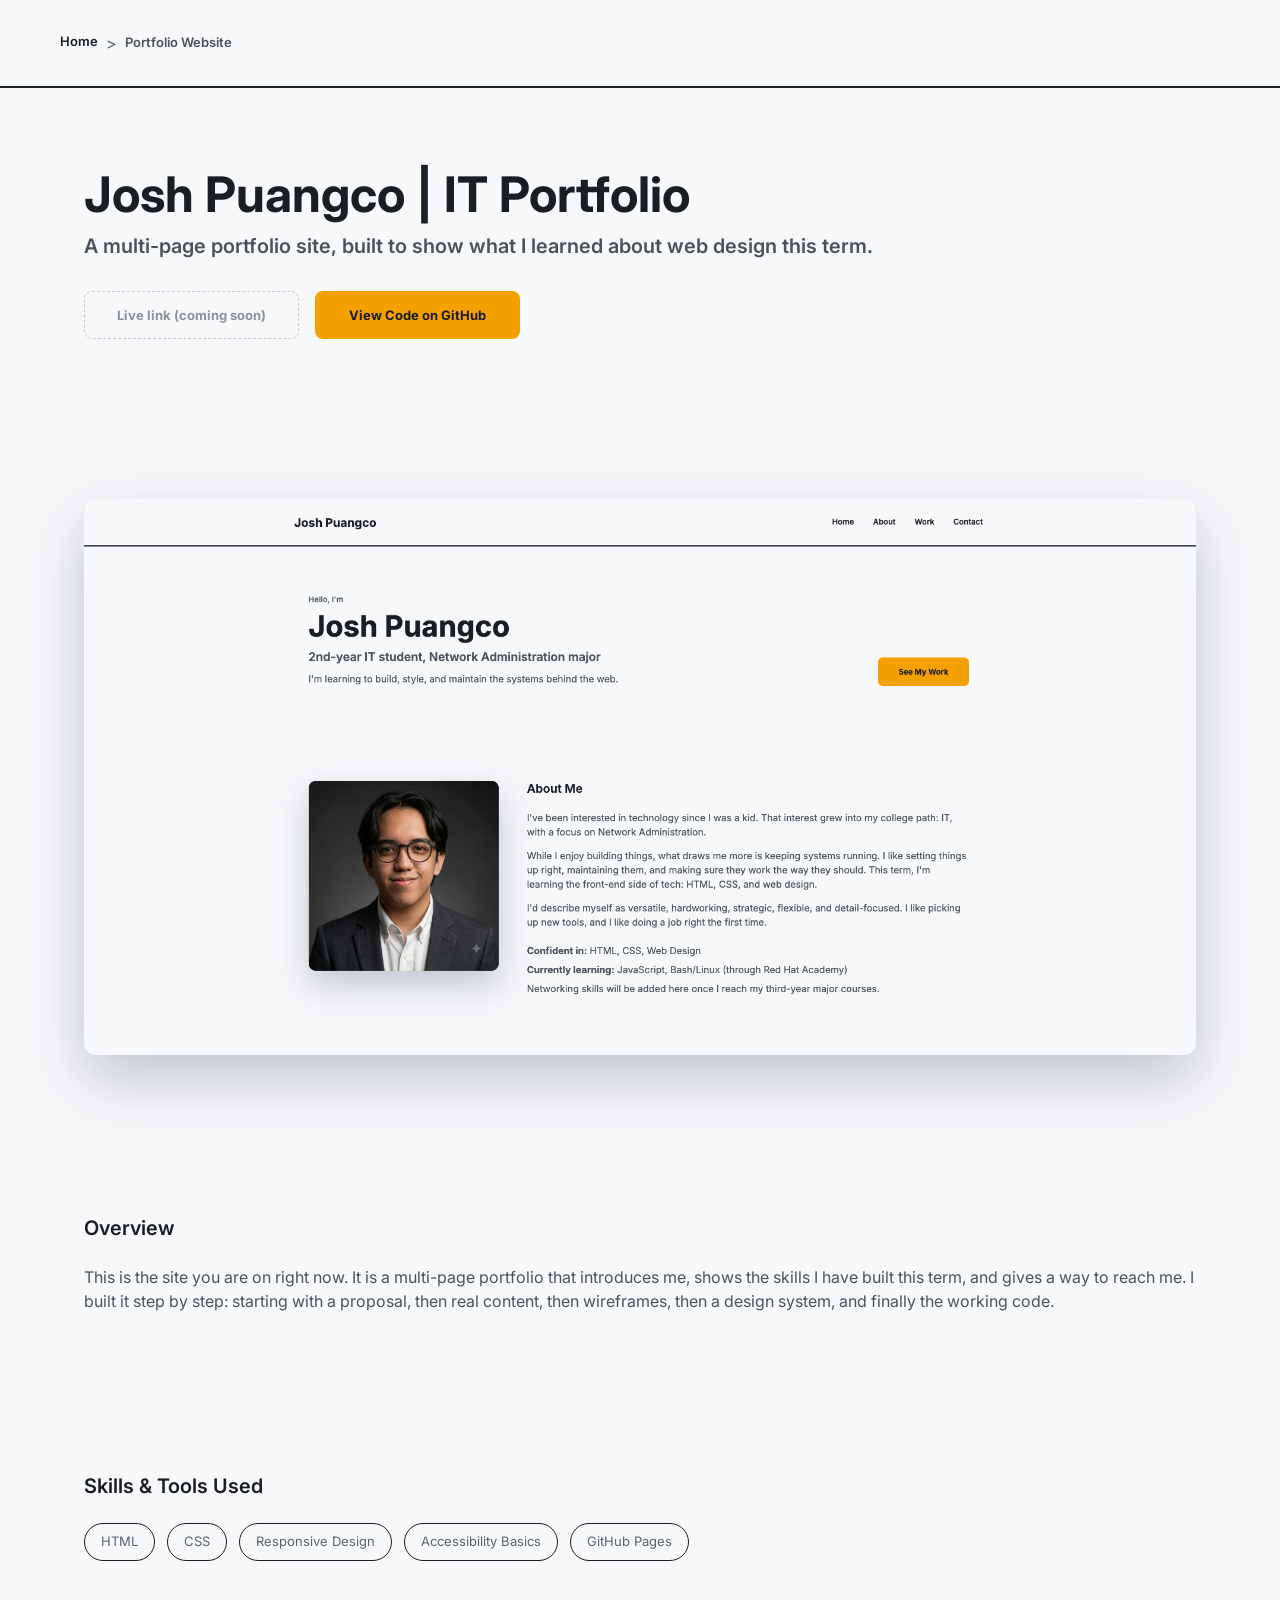
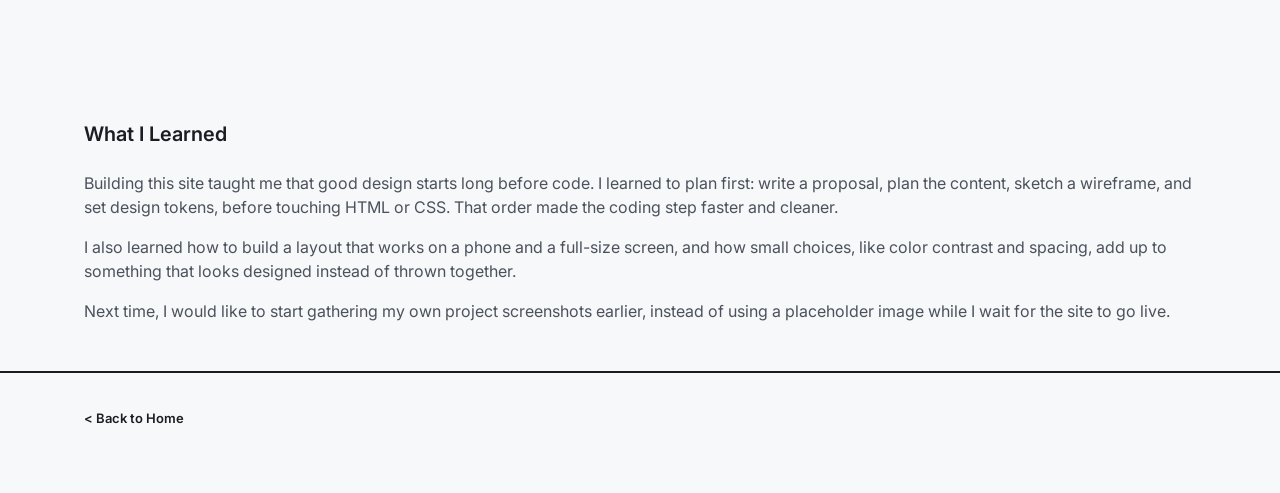
==== project.html @ b856f3bd "Add Portfolio Site." ====
<!-- project.html — Josh Puangco | IT Portfolio, Project Detail Template (filled in: Portfolio Website) -->
<!DOCTYPE html>
<html lang="en">
<head>
  <meta charset="utf-8">
  <meta name="viewport" content="width=device-width, initial-scale=1">
  <title>Josh Puangco | IT Portfolio - Project</title>
  <link rel="stylesheet" href="css/design-tokens.css">
  <link rel="stylesheet" href="css/styles.css">
</head>
<body>

  <!-- Breadcrumb bar -->
  <header class="breadcrumb-bar">
    <div class="container breadcrumb-inner">
      <a href="index.html" class="nav-link">Home</a>
      <span class="breadcrumb-sep" aria-hidden="true">&gt;</span>
      <span class="breadcrumb-current">Portfolio Website</span>
    </div>
  </header>

  <main>

    <!-- Project Header -->
    <section class="project-header section-padding">
      <div class="container">
        <h1>Josh Puangco | IT Portfolio</h1>
        <h2 class="project-summary">A multi-page portfolio site, built to show what I learned about web design this term.</h2>

        <div class="project-actions">
          <a class="btn-secondary" aria-disabled="true">Live link (coming soon)</a>
          <div class="btn-hover-wrap">
            <a href="https://github.com/JoshPhilipPuangco" class="btn-primary" target="_blank" rel="noopener">View Code on GitHub</a>
          </div>
        </div>
      </div>
    </section>

    <!-- Screenshot -->
    <section class="project-screenshot section-padding">
      <div class="container">
        <img
          src="images/project-screenshot-real-picture.png"
          alt="Screenshot of the Josh Puangco IT Portfolio website homepage"
          class="featured-image screenshot-image"
        >
      </div>
    </section>

    <!-- Overview -->
    <section class="overview section-padding">
      <div class="container">
        <h2 class="section-heading">Overview</h2>
        <p>This is the site you are on right now. It is a multi-page portfolio that introduces me, shows the skills I have built this term, and gives a way to reach me. I built it step by step: starting with a proposal, then real content, then wireframes, then a design system, and finally the working code.</p>
      </div>
    </section>

    <!-- Skills & Tools Used -->
    <section class="skills-tools section-padding">
      <div class="container">
        <h2 class="section-heading">Skills & Tools Used</h2>
        <ul class="tag-list">
          <li class="tag">HTML</li>
          <li class="tag">CSS</li>
          <li class="tag">Responsive Design</li>
          <li class="tag">Accessibility Basics</li>
          <li class="tag">GitHub Pages</li>
        </ul>
      </div>
    </section>

    <!-- What I Learned -->
    <section class="learned section-padding">
      <div class="container">
        <h2 class="section-heading">What I Learned</h2>

        <p>Building this site taught me that good design starts long before code. I learned to plan first: write a proposal, plan the content, sketch a wireframe, and set design tokens, before touching HTML or CSS. That order made the coding step faster and cleaner.</p>

        <p>I also learned how to build a layout that works on a phone and a full-size screen, and how small choices, like color contrast and spacing, add up to something that looks designed instead of thrown together.</p>

        <p>Next time, I would like to start gathering my own project screenshots earlier, instead of using a placeholder image while I wait for the site to go live.</p>
      </div>
    </section>

  </main>

  <!-- Footer -->
  <footer class="project-footer">
    <div class="container">
      <a href="index.html" class="nav-link">&lt; Back to Home</a>
    </div>
  </footer>

</body>
</html>
---- css/design-tokens.css ----
/* ==========================================================================
   DESIGN TOKENS
   Josh Puangco | IT Portfolio
   Step 7: Design System

   This file holds every color, font, spacing, radius, and shadow value the
   site uses, plus the shared component styles built from those values
   (buttons, nav links, tags, project cards). Every gap, padding, border,
   and color anywhere in the site should trace back to a variable in this
   file. Link this stylesheet first in the <head>, before any page-specific
   CSS, so page styles can use these variables with var().

   Reference used: Design-Systems-Notes.md (tokens, 60-30-10 color rule,
   type scale, spacing scale, component states), Module 2.md (CSS layout,
   :root + var() pattern, grid gap), Module 4.md (borders, radius, shadow,
   gradient patterns), the four approved wireframes, and Site-Proposal.md.
   ========================================================================== */

@import url("https://fonts.googleapis.com/css2?family=Inter:wght@400;600;700&display=swap");

:root {

  /* ------------------------------------------------------------------ *
   * 1. COLOR
   *
   * The 60-30-10 rule: neutral covers 60% of the screen (backgrounds and
   * surfaces), the brand color covers 30% (structure: nav, links, icons,
   * headings stay neutral text but brand handles anything "linked"), and
   * the accent covers 10% (one color, saved for the single most important
   * action on each page).
   *
   * Every text color below was checked against a white/near-white
   * background with the WebAIM contrast formula. Ratios that need to meet
   * WCAG AA (4.5:1 minimum for normal text) are noted next to each one.
   * neutral-500 is the one color in this file that does NOT meet 4.5:1
   * (it sits at 2.99:1). That is on purpose: it is reserved for disabled
   * controls and decorative icon strokes only, never for text someone
   * needs to read. Disabled controls are exempt from the AA contrast
   * requirement.
   * ------------------------------------------------------------------ */

  /* Neutral ramp — 60% role: backgrounds, surfaces, borders, most text */
  --neutral-0: #ffffff;
  --neutral-50: #f7f8fa;
  --neutral-100: #eef0f3;
  --neutral-200: #dde1e6;
  --neutral-300: #c7ccd3;
  --neutral-500: #8a919c; /* 2.99:1 — disabled text/icons ONLY, not for reading */
  --neutral-600: #5b6270; /* 5.77:1 — captions, tags, footer text */
  --neutral-700: #4b525c; /* 7.43:1 — secondary body text */
  --neutral-900: #1a1d22; /* 15.9:1 — primary text and headings */

  /* Brand ramp ("Ink Blue") — 30% role: structure, links, icons, nav */
  --brand-50: #eaf0fb; /* tint background — used behind one section only, see .section--tinted */
  --brand-100: #cfe0f7; /* hover tint — used as the secondary button's hover background */
  --brand-300: #7fa8e0;
  --brand-500: #2c5aa0; /* 6.42:1 — links, icon strokes, base brand color */
  --brand-700: #1d3e73; /* 9.94:1 — link hover, stronger emphasis */
  --brand-900: #12233f; /* darkest navy, used sparingly for max contrast */

  /* Accent ("Amber") — 10% role: reserved for ONE primary action per page.
     Carried over directly from the exact accent/text pairing taught in
     Module 2's own button example (background #f4a100, text #1b1b2a),
     so this is the same accent Josh already learned to build. */
  --accent-default: #f4a100; /* 8.04:1 with text-on-accent below */
  --accent-hover: #d88f00; /* 6.35:1 with text-on-accent below */
  --accent-active: #c28200; /* 5.24:1 with text-on-accent below */
  --text-on-accent: #1b1b2a;

  /* Semantic aliases — use THESE in component CSS, not the raw ramp steps.
     If the palette ever changes, only this block needs to change. */
  --color-bg: var(--neutral-50);
  --color-surface: var(--neutral-0);
  --color-surface-alt: var(--neutral-100);

  --color-border: var(--neutral-200); /* standard hairline divider */
  --color-border-strong: var(--neutral-900); /* the heavier 2px rule from the wireframe (nav, footer) */
  --color-border-disabled: var(--neutral-300);

  --color-text-primary: var(--neutral-900); /* headings, body copy */
  --color-text-secondary: var(--neutral-700); /* supporting paragraphs, taglines */
  --color-text-caption: var(--neutral-600); /* tags, footer text, small meta labels */
  --color-text-disabled: var(--neutral-500); /* disabled controls only */

  --color-link: var(--brand-500);
  --color-link-hover: var(--brand-700);
  --color-icon-default: var(--brand-500);
  --color-icon-disabled: var(--neutral-500);

  --color-accent-default: var(--accent-default);
  --color-accent-hover: var(--accent-hover);
  --color-accent-active: var(--accent-active);
  --color-accent-text: var(--text-on-accent);

  --color-focus-ring: rgba(44, 90, 160, 0.35); /* brand-500 at low opacity */

  /* ------------------------------------------------------------------ *
   * 2. TYPE
   *
   * One typeface family (Inter), in three weights, so the whole site
   * reads as one system. Sizes come from a Major Third scale (each step
   * roughly 1.25x the last, base 16px), then were matched back against
   * the real hero/heading/body sizes already approved in the four
   * wireframes. Named by what they are used FOR, not by an abstract
   * size code, so the name always tells you where to reach for it.
   * ------------------------------------------------------------------ */

  --font-family-base: "Inter", -apple-system, BlinkMacSystemFont, "Segoe UI",
    Roboto, sans-serif;

  --font-weight-regular: 400;
  --font-weight-semibold: 600;
  --font-weight-bold: 700;

  --text-caption: 13px; /* tags, nav links, footer text, small meta labels */
  --text-body: 16px; /* every paragraph: bio, overview, "what I learned" */
  --text-heading: 20px; /* every section heading, plus the hero role line */
  --text-display-mobile: 39px; /* H1 on mobile: hero name, project title */
  --text-display-desktop: 49px; /* H1 on desktop: hero name, project title */

  --leading-tight: 1.1; /* display/hero text */
  --leading-snug: 1.3; /* headings */
  --leading-normal: 1.5; /* body copy and captions */

  /* ------------------------------------------------------------------ *
   * 3. SPACING
   *
   * An 8pt scale with 4px for tight spots, exactly as recommended in
   * Design-Systems-Notes.md. Every gap, padding, and margin anywhere on
   * the site should be one of these ten values, never a random number.
   * ------------------------------------------------------------------ */

  --space-1: 4px;
  --space-2: 8px;
  --space-3: 12px;
  --space-4: 16px;
  --space-5: 24px;
  --space-6: 32px;
  --space-7: 48px;
  --space-8: 64px;
  --space-9: 80px;
  --space-10: 96px;

  /* ------------------------------------------------------------------ *
   * 4. RADIUS
   * ------------------------------------------------------------------ */

  --radius-sm: 6px;
  --radius-md: 8px; /* buttons */
  --radius-lg: 12px; /* cards */
  --radius-xl: 18px; /* large image containers, the About Me headshot box */
  --radius-pill: 999px; /* skill tags */

  /* ------------------------------------------------------------------ *
   * 5. SHADOW
   *
   * Always a large blur and a low-opacity color, never solid black
   * (Module 4.md). The color used here is brand-900 at low opacity
   * instead of plain black, which keeps every shadow tinted faintly
   * toward the site's own brand color instead of a generic grey.
   * ------------------------------------------------------------------ */

  --shadow-sm: 0 4px 12px rgba(18, 35, 63, 0.08); /* resting card */
  --shadow-md: 0 10px 30px rgba(18, 35, 63, 0.16); /* hovered card, lifted button */
  --shadow-lg: 0 24px 60px rgba(18, 35, 63, 0.24); /* strong emphasis — used on .featured-image, the one large photo per page */

  /* ------------------------------------------------------------------ *
   * 6. TRANSITION
   * ------------------------------------------------------------------ */

  --transition-fast: 150ms ease;
  --transition-base: 250ms ease;
}

/* ==========================================================================
   BASE RESET AND DEFAULTS
   ========================================================================== */

*,
*::before,
*::after {
  box-sizing: border-box;
  margin: 0;
  padding: 0;
}

body {
  background: var(--color-bg);
  color: var(--color-text-primary);
  font-family: var(--font-family-base);
  font-size: var(--text-body);
  font-weight: var(--font-weight-regular);
  line-height: var(--leading-normal);
}

h1,
h2,
h3 {
  font-weight: var(--font-weight-bold);
  line-height: var(--leading-tight);
  color: var(--color-text-primary);
}

/* H1: hero name (Home) and project title (Project page). Mobile-first,
   then the bigger desktop size takes over at the 768px breakpoint. */
h1 {
  font-size: var(--text-display-mobile);
}

@media (min-width: 768px) {
  h1 {
    font-size: var(--text-display-desktop);
  }
}

/* H2: every section heading ("About Me," "My Work," "Get In Touch,"
   "Overview," "Skills & Tools Used") and the hero role line. */
h2 {
  font-size: var(--text-heading);
  font-weight: var(--font-weight-semibold);
  line-height: var(--leading-snug);
}

p {
  font-size: var(--text-body);
  color: var(--color-text-secondary);
}

a {
  color: var(--color-link);
  text-decoration: none;
}

a:hover {
  color: var(--color-link-hover);
}

/* Visible keyboard focus everywhere, not just on the mouse hover states
   below (accessibility basics, one of the skills the site itself lists). */
:focus-visible {
  outline: none;
  box-shadow: 0 0 0 3px var(--color-focus-ring);
  border-radius: var(--radius-sm);
}

/* ==========================================================================
   COMPONENTS
   ========================================================================== */

/* --------------------------------------------------------------------------
   Primary Button
   The one accent-filled action per page: "See My Work" (Home hero),
   "View Code on GitHub" (Project page). Do not use this style twice on
   the same screen; the accent color only means something if it stays
   rare (the 10% rule).
   -------------------------------------------------------------------- */

.btn-primary {
  display: inline-flex;
  align-items: center;
  justify-content: center;
  min-height: 56px; /* mobile: within the 44-64px tap target range */
  padding: var(--space-4) var(--space-6);
  border: 2px solid transparent;
  border-radius: var(--radius-md);
  background: var(--color-accent-default);
  color: var(--color-accent-text);
  font-family: var(--font-family-base);
  font-size: var(--text-caption);
  font-weight: var(--font-weight-bold);
  cursor: pointer;
  transition: background var(--transition-base), transform var(--transition-fast),
    box-shadow var(--transition-base);
}

@media (min-width: 768px) {
  .btn-primary {
    min-height: 48px;
    padding: var(--space-3) var(--space-6);
  }
}

/* Default state is the block above (resting). */

.btn-primary:hover {
  background: var(--color-accent-hover);
  transform: translateY(-2px);
  box-shadow: var(--shadow-sm);
}

.btn-primary:active {
  background: var(--color-accent-active);
  transform: translateY(0) scale(0.98);
  box-shadow: none;
}

.btn-primary:disabled,
.btn-primary[aria-disabled="true"] {
  background: var(--color-surface-alt);
  color: var(--color-text-disabled);
  border: 1.5px dashed var(--color-border-disabled);
  cursor: not-allowed;
  transform: none;
  box-shadow: none;
}

/* --------------------------------------------------------------------------
   Secondary Button
   Outline style, for lower-priority actions: "View Project" (Home card),
   a live-site link once one exists. The wireframe's plain 2px solid
   border becomes this component's real, styled default state.
   -------------------------------------------------------------------- */

.btn-secondary {
  display: inline-flex;
  align-items: center;
  justify-content: center;
  min-height: 56px;
  padding: var(--space-4) var(--space-6);
  border: 2px solid var(--color-border-strong);
  border-radius: var(--radius-md);
  background: transparent;
  color: var(--color-text-primary);
  font-family: var(--font-family-base);
  font-size: var(--text-caption);
  font-weight: var(--font-weight-bold);
  cursor: pointer;
  transition: background var(--transition-base), border-color var(--transition-base),
    color var(--transition-base), transform var(--transition-fast);
}

@media (min-width: 768px) {
  .btn-secondary {
    min-height: 48px;
    padding: var(--space-3) var(--space-6);
  }
}

.btn-secondary:hover {
  background: var(--brand-100);
  border-color: var(--color-link);
  color: var(--color-link-hover);
}

.btn-secondary:active {
  background: var(--neutral-200);
  transform: scale(0.98);
}

/* Real example: the Project page's "Live link (coming soon)" box already
   drawn this way in the wireframe (dashed border, muted grey label). */
.btn-secondary:disabled,
.btn-secondary[aria-disabled="true"] {
  background: transparent;
  color: var(--color-text-disabled);
  border: 1.5px dashed var(--color-border-disabled);
  cursor: not-allowed;
  transform: none;
}

/* --------------------------------------------------------------------------
   Nav Link
   Home / About / Work / Contact, footer links, breadcrumb link,
   "Back to top." No disabled state applies here; a nav link that cannot
   be used should not be shown at all.
   -------------------------------------------------------------------- */

.nav-link {
  font-size: var(--text-caption);
  font-weight: var(--font-weight-semibold);
  color: var(--color-text-primary);
  text-decoration: none;
  padding: var(--space-2) 0;
  border-bottom: 2px solid transparent;
  transition: color var(--transition-fast), border-color var(--transition-fast);
}

.nav-link:hover {
  color: var(--color-link);
  border-bottom-color: var(--color-link);
}

.nav-link:active {
  color: var(--color-link-hover);
}

/* Optional: marks whichever section is currently in view. Not one of the
   four required states, just a small usability extra. */
.nav-link--current {
  color: var(--color-link);
  border-bottom-color: var(--color-link);
}

/* --------------------------------------------------------------------------
   Skill Tag / Pill
   "HTML," "CSS," "Responsive Design," etc. Static content, not a
   control, so it only ever needs one state.
   -------------------------------------------------------------------- */

.tag {
  display: inline-block;
  padding: var(--space-2) var(--space-4);
  border: 1px solid var(--color-border-strong);
  border-radius: var(--radius-pill);
  font-size: var(--text-caption);
  font-weight: var(--font-weight-regular);
  color: var(--color-text-caption);
  background: transparent;
}

/* --------------------------------------------------------------------------
   Project Card
   The Work/Projects grid item; the whole card links to the Project
   page. The desktop wireframe's two empty "future project slot" boxes
   become this component's real disabled state below.
   -------------------------------------------------------------------- */

.project-card {
  display: flex;
  flex-direction: column;
  gap: var(--space-3);
  padding: var(--space-5);
  background: var(--color-surface);
  border: 1px solid var(--color-border);
  border-radius: var(--radius-lg);
  box-shadow: var(--shadow-sm);
  text-decoration: none;
  color: inherit;
  transition: transform var(--transition-base), box-shadow var(--transition-base),
    border-color var(--transition-base);
}

.project-card:hover {
  transform: translateY(-6px);
  box-shadow: var(--shadow-md);
  border-color: var(--brand-300);
}

.project-card:active {
  transform: translateY(-2px) scale(0.99);
  box-shadow: var(--shadow-sm);
}

/* Real example: an empty, not-yet-filled slot in the project grid. */
.project-card--empty {
  align-items: center;
  justify-content: center;
  min-height: 340px;
  background: transparent;
  border: 1.5px dashed var(--color-border-disabled);
  box-shadow: none;
  color: var(--color-text-disabled);
  pointer-events: none;
}

.project-card--empty:hover,
.project-card--empty:active {
  transform: none;
  box-shadow: none;
  border-color: var(--color-border-disabled);
}

/* --------------------------------------------------------------------------
   Featured Image
   The one large, important photo on a page: the About Me headshot on
   Home, or the project screenshot on the Project page. There is only
   one of these per page, so it gets the strongest shadow in the
   system, the kind of lift a resting card or a default state never
   gets.
   -------------------------------------------------------------------- */

.featured-image {
  border-radius: var(--radius-lg);
  box-shadow: var(--shadow-lg);
}

/* --------------------------------------------------------------------------
   Divider
   The wireframe's dashed section rules become one plain hairline by
   default. A second, brand-tinted dashed variant is available for a
   single section (used sparingly, since restraint matters more than
   decoration) as a small nod to network trace-lines, appropriate for a
   Network Administration major's site.
   -------------------------------------------------------------------- */

.divider {
  border: none;
  border-top: 1px solid var(--color-border);
}

.divider--strong {
  border-top: 2px solid var(--color-border-strong); /* nav bottom rule, footer top rule */
}

.divider--signature {
  border: none;
  border-top: 1.5px dashed var(--brand-300);
  max-width: 120px;
}

/* --------------------------------------------------------------------------
   Tinted Section
   A very light brand-tinted background, for ONE section only, most
   likely Contact (the page's closing call-to-action). Gives that
   section a quiet visual anchor without breaking the light, mostly
   neutral palette. Apply this class to at most one section per page;
   it stops meaning anything the moment every section has it.
   -------------------------------------------------------------------- */

.section--tinted {
  background: var(--brand-50);
}

/* --------------------------------------------------------------------------
   Grid gap
   Matches Module 2's own responsive card-grid example exactly.
   -------------------------------------------------------------------- */

.project-grid {
  display: grid;
  grid-template-columns: repeat(auto-fit, minmax(220px, 1fr));
  gap: var(--space-5); /* 24px, straight from Module 2.md's own example */
}

/* ==========================================================================
   MOTION AND ACCESSIBILITY
   Honor the "reduce motion" device setting (Module 6.md).
   ========================================================================== */

@media (prefers-reduced-motion: reduce) {
  *,
  *::before,
  *::after {
    animation-duration: 0.01ms !important;
    animation-iteration-count: 1 !important;
    transition-duration: 0.01ms !important;
  }
}
---- css/styles.css ----
/* ==========================================================================
   STYLES
   Josh Puangco | IT Portfolio
   Layout and components not already covered by design-tokens.css.
   Mobile-first: base rules are the phone layout, @media (min-width: 768px)
   blocks add the desktop layout. Loaded after design-tokens.css.
   ========================================================================== */

html {
  scroll-behavior: smooth;
}

@media (prefers-reduced-motion: reduce) {
  html {
    scroll-behavior: auto;
  }
}

img {
  max-width: 100%;
  display: block;
}

/* --------------------------------------------------------------------------
   Hover-lift stability wrapper
   .btn-primary and .project-card lift with translateY on :hover (defined in
   design-tokens.css). Since that moves the very element whose geometry
   decides :hover, a cursor resting near the edge the lift moves away from
   can flicker in and out of hover. These wrappers give the lift a stable,
   never-moving hit area: the wrapper drives the lift on its child instead
   of the child triggering it on itself.
   -------------------------------------------------------------------- */

.btn-primary:hover,
.btn-primary:active {
  transform: none;
}

.btn-hover-wrap {
  display: flex;
}

.btn-hover-wrap .btn-primary {
  width: 100%;
}

.btn-hover-wrap:hover .btn-primary {
  transform: translateY(-2px);
}

.btn-hover-wrap:active .btn-primary {
  transform: translateY(0) scale(0.98);
}

/* --------------------------------------------------------------------------
   Container
   -------------------------------------------------------------------- */

.container {
  max-width: 1160px;
  margin: 0 auto;
  padding: 0 var(--space-5);
}

.section-padding {
  padding: var(--space-8) 0;
}

@media (min-width: 768px) {
  .section-padding {
    padding: var(--space-9) 0;
  }
}

.section-heading {
  margin-bottom: var(--space-5);
}

.section-intro {
  margin-bottom: var(--space-5);
}

main p + p {
  margin-top: var(--space-4);
}

/* ==========================================================================
   HOME PAGE NAV
   ========================================================================== */

.site-header {
  border-bottom: 2px solid var(--color-border-strong);
}

.nav-bar {
  display: flex;
  flex-wrap: wrap;
  align-items: center;
  justify-content: space-between;
  padding: var(--space-4) 0;
}

.logo {
  font-size: var(--text-heading);
  font-weight: var(--font-weight-bold);
  color: var(--color-text-primary);
  text-decoration: none;
}

.logo:hover {
  color: var(--color-link-hover);
}

/* Hamburger toggle — mobile only */
.nav-toggle {
  display: flex;
  flex-direction: column;
  align-items: center;
  justify-content: center;
  gap: var(--space-1);
  width: 44px;
  height: 44px;
  padding: 0;
  background: transparent;
  border: none;
  cursor: pointer;
}

.nav-toggle__bar {
  display: block;
  width: 22px;
  height: 2px;
  background: var(--color-text-primary);
  transition: transform var(--transition-base), opacity var(--transition-base);
}

.nav-toggle--open .nav-toggle__bar:nth-child(1) {
  transform: translateY(7px) rotate(45deg);
}

.nav-toggle--open .nav-toggle__bar:nth-child(2) {
  opacity: 0;
}

.nav-toggle--open .nav-toggle__bar:nth-child(3) {
  transform: translateY(-7px) rotate(-45deg);
}

/* Mobile menu panel — collapsed by default, opens below the nav row */
.nav-menu {
  flex-basis: 100%;
  order: 3;
  max-height: 0;
  opacity: 0;
  overflow: hidden;
  transition: max-height var(--transition-base), opacity var(--transition-base);
}

.nav-menu--open {
  max-height: 400px;
  opacity: 1;
}

.nav-list {
  list-style: none;
  display: flex;
  flex-direction: column;
}

.nav-list li {
  border-bottom: 1px solid var(--color-border);
}

.nav-list .nav-link {
  display: flex;
  align-items: center;
  min-height: 44px;
  width: 100%;
}

@media (min-width: 768px) {
  .nav-toggle {
    display: none;
  }

  .nav-menu {
    flex-basis: auto;
    order: 0;
    max-height: none;
    opacity: 1;
    overflow: visible;
  }

  .nav-list {
    flex-direction: row;
    gap: var(--space-6);
  }

  .nav-list li {
    border-bottom: none;
  }
}

/* ==========================================================================
   HERO
   ========================================================================== */

.hero-inner {
  display: flex;
  flex-direction: column;
  align-items: center;
  text-align: center;
  gap: var(--space-5);
}

.hero-eyebrow {
  font-size: var(--text-caption);
  font-weight: var(--font-weight-semibold);
  color: var(--color-text-caption);
}

.hero-content h1 {
  margin-top: var(--space-2);
  margin-bottom: var(--space-3);
}

.hero-role {
  color: var(--color-text-secondary);
  margin-bottom: var(--space-3);
}

.hero-cta {
  width: 100%;
}

@media (min-width: 768px) {
  .hero-inner {
    flex-direction: row;
    align-items: flex-end;
    justify-content: space-between;
    text-align: left;
  }

  .hero-content {
    max-width: 560px;
  }

  .hero-cta {
    width: auto;
  }
}

/* ==========================================================================
   ABOUT ME
   ========================================================================== */

.about-inner {
  display: flex;
  flex-direction: column;
  gap: var(--space-6);
}

.about-image {
  width: 100%;
  aspect-ratio: 1 / 1;
  object-fit: cover;
}

.skills-list {
  list-style: none;
  display: flex;
  flex-direction: column;
  gap: var(--space-2);
  margin-top: var(--space-5);
}

.skills-list li {
  color: var(--color-text-secondary);
}

@media (min-width: 768px) {
  .about-inner {
    flex-direction: row;
    align-items: flex-start;
    gap: var(--space-7);
  }

  .about-image {
    width: 320px;
    flex-shrink: 0;
  }

  .about-content {
    flex: 1;
  }
}

/* ==========================================================================
   WORK / PROJECTS
   ========================================================================== */

.project-card-wrap {
  display: flex;
  flex-direction: column;
}

.project-card-wrap .project-card {
  flex: 1;
}

.project-card:hover,
.project-card:active {
  transform: none;
}

.project-card-wrap:hover .project-card {
  transform: translateY(-6px);
}

.project-card-wrap:active .project-card {
  transform: translateY(-2px) scale(0.99);
}

.project-card__image {
  width: 100%;
  height: 140px;
  object-fit: cover;
  border-radius: var(--radius-md);
}

.project-card__tags {
  list-style: none;
  display: flex;
  flex-wrap: wrap;
  gap: var(--space-2);
}

.project-card__cta {
  margin-top: auto;
  align-self: flex-start;
}

.project-card--empty {
  display: none;
  text-align: center;
  padding: var(--space-5);
}

@media (min-width: 768px) {
  .project-card__image {
    height: 170px;
  }

  .project-card--empty {
    display: flex;
  }
}

/* ==========================================================================
   CONTACT
   ========================================================================== */

.contact-list {
  list-style: none;
  display: flex;
  flex-direction: column;
  gap: var(--space-3);
  margin-top: var(--space-5);
}

.contact-link {
  display: flex;
  align-items: center;
  gap: var(--space-3);
  min-height: 44px;
  color: var(--color-text-primary);
  font-weight: var(--font-weight-semibold);
}

.contact-link:hover {
  color: var(--color-link);
}

.contact-icon {
  width: 24px;
  height: 24px;
  color: var(--color-icon-default);
  flex-shrink: 0;
}

.contact-note {
  margin-top: var(--space-5);
  font-style: italic;
  font-size: var(--text-caption);
  color: var(--color-text-caption);
}

@media (min-width: 768px) {
  .contact-list {
    flex-direction: row;
    gap: var(--space-5);
  }
}

/* ==========================================================================
   HOME FOOTER
   ========================================================================== */

.site-footer {
  margin-top: var(--space-6);
}

.footer-inner {
  display: flex;
  flex-direction: column;
  align-items: center;
  gap: var(--space-4);
  text-align: center;
  padding: var(--space-6) 0;
}

.footer-links {
  list-style: none;
  display: flex;
  flex-wrap: wrap;
  justify-content: center;
  gap: var(--space-5);
}

.footer-copy {
  font-size: var(--text-caption);
  color: var(--color-text-caption);
}

@media (min-width: 768px) {
  .footer-inner {
    flex-direction: row;
    justify-content: space-between;
    text-align: left;
  }
}

/* ==========================================================================
   PROJECT PAGE: BREADCRUMB
   ========================================================================== */

.breadcrumb-bar {
  border-bottom: 2px solid var(--color-border-strong);
}

.breadcrumb-inner {
  display: flex;
  align-items: center;
  gap: var(--space-2);
  padding: var(--space-4) 0;
}

.breadcrumb-current {
  font-size: var(--text-caption);
  font-weight: var(--font-weight-semibold);
  color: var(--color-text-secondary);
}

.breadcrumb-sep {
  color: var(--color-text-caption);
}

@media (min-width: 768px) {
  .breadcrumb-inner {
    padding: var(--space-5) 0;
  }
}

/* ==========================================================================
   PROJECT PAGE: PROJECT HEADER
   ========================================================================== */

.project-summary {
  margin-top: var(--space-3);
  color: var(--color-text-secondary);
}

.project-actions {
  display: flex;
  flex-direction: column;
  gap: var(--space-4);
  margin-top: var(--space-6);
}

.project-actions .btn-secondary,
.project-actions .btn-hover-wrap {
  width: 100%;
}

@media (min-width: 768px) {
  .project-actions {
    flex-direction: row;
  }

  .project-actions .btn-secondary,
  .project-actions .btn-hover-wrap {
    width: auto;
  }
}

/* ==========================================================================
   PROJECT PAGE: SCREENSHOT
   ========================================================================== */

.screenshot-image {
  width: 100%;
  aspect-ratio: 4 / 3;
  object-fit: cover;
}

@media (min-width: 768px) {
  .screenshot-image {
    aspect-ratio: 16 / 8;
  }
}

/* ==========================================================================
   PROJECT PAGE: SKILLS & TOOLS
   ========================================================================== */

.tag-list {
  list-style: none;
  display: flex;
  flex-direction: column;
  align-items: flex-start;
  gap: var(--space-3);
}

@media (min-width: 768px) {
  .tag-list {
    flex-direction: row;
    flex-wrap: wrap;
    align-items: stretch;
  }
}

/* ==========================================================================
   PROJECT PAGE: WHAT I LEARNED
   ========================================================================== */

@media (min-width: 768px) {
  .learned {
    border-bottom: 2px solid var(--color-border-strong);
    padding-bottom: var(--space-7);
  }
}

/* ==========================================================================
   PROJECT PAGE: FOOTER
   ========================================================================== */

.project-footer {
  padding: var(--space-6) 0 var(--space-8);
}
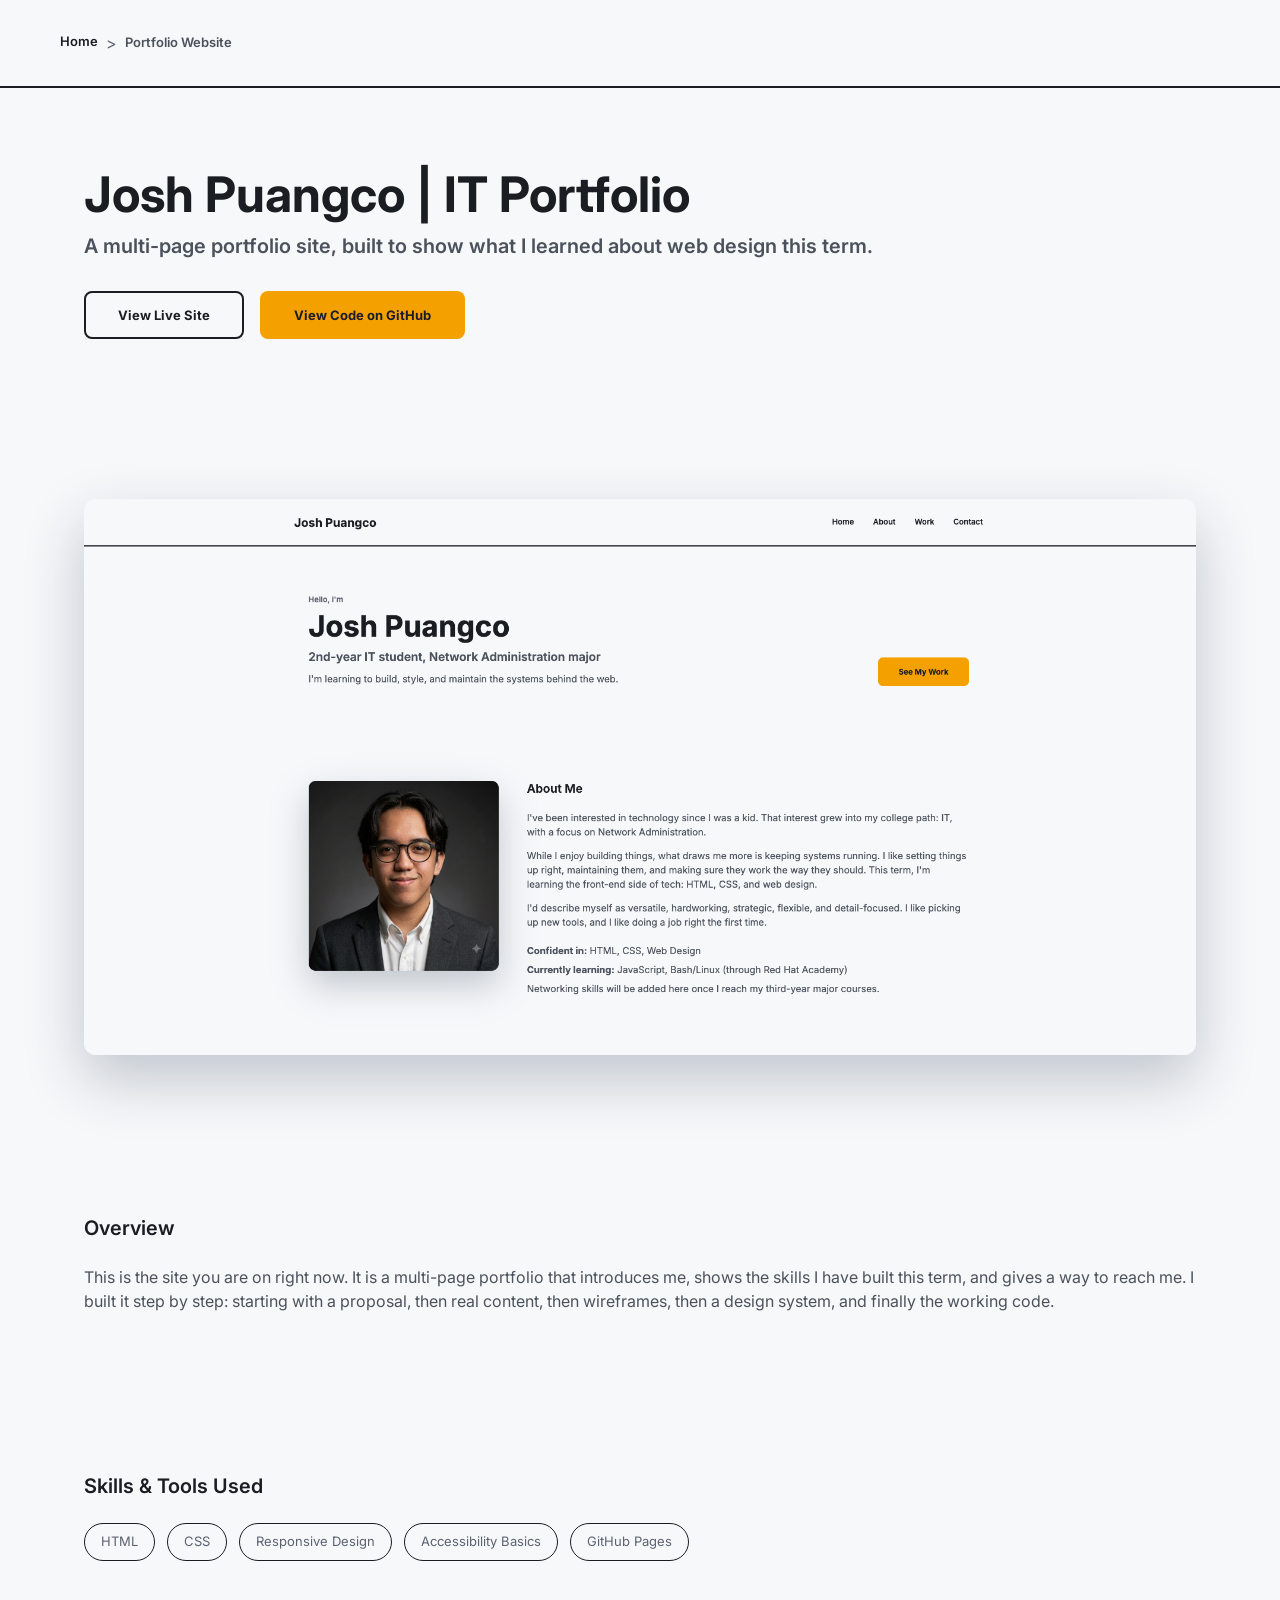
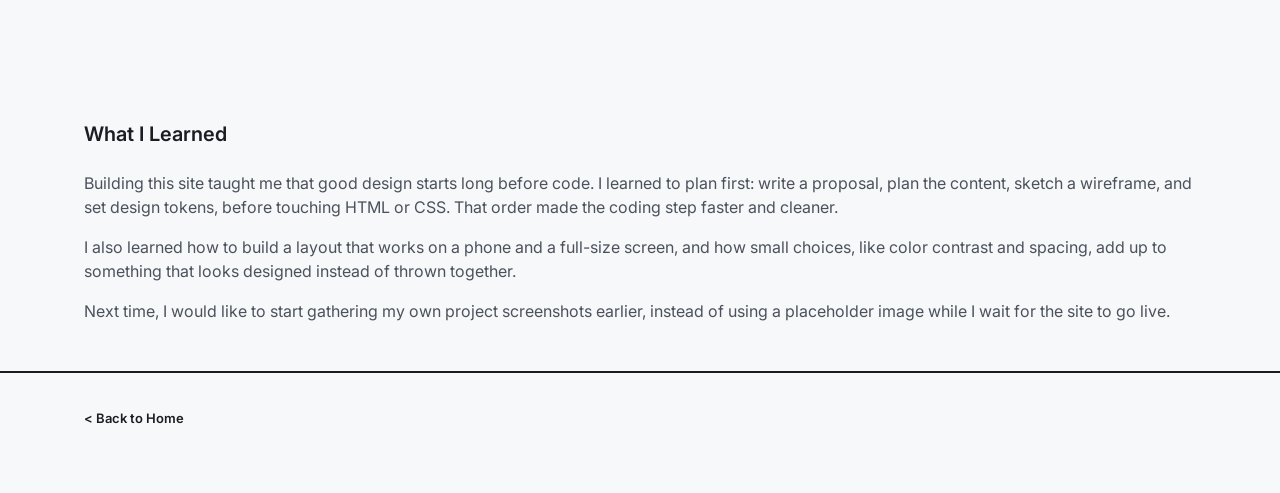
==== commit 2c3378d5: "Add files via upload" ====
--- a/project.html
+++ b/project.html
@@ -28,9 +28,9 @@
         <h2 class="project-summary">A multi-page portfolio site, built to show what I learned about web design this term.</h2>
 
         <div class="project-actions">
-          <a class="btn-secondary" aria-disabled="true">Live link (coming soon)</a>
+          <a href="index.html" class="btn-secondary">View Live Site</a>
           <div class="btn-hover-wrap">
-            <a href="https://github.com/JoshPhilipPuangco" class="btn-primary" target="_blank" rel="noopener">View Code on GitHub</a>
+            <a href="https://github.com/JoshPhilipPuangco/joshphilippuangco.github.io" class="btn-primary" target="_blank" rel="noopener">View Code on GitHub</a>
           </div>
         </div>
       </div>
